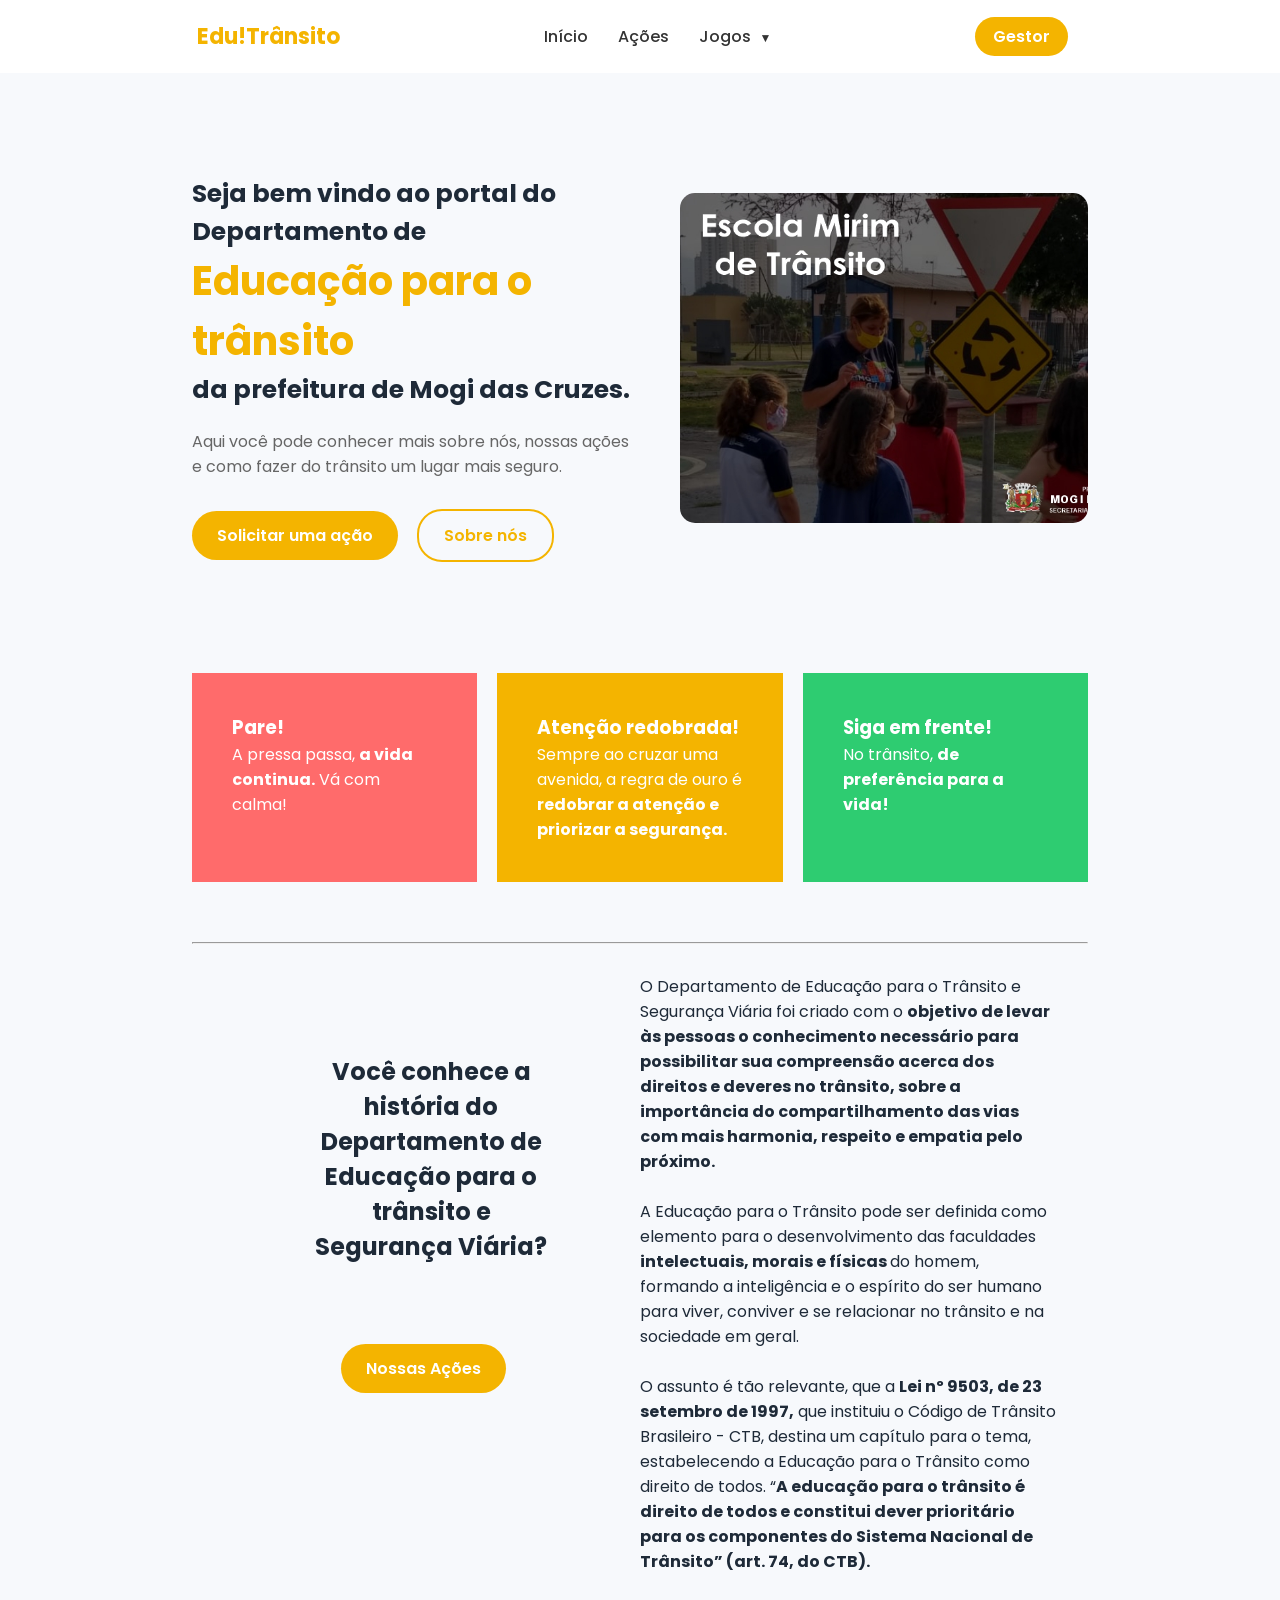
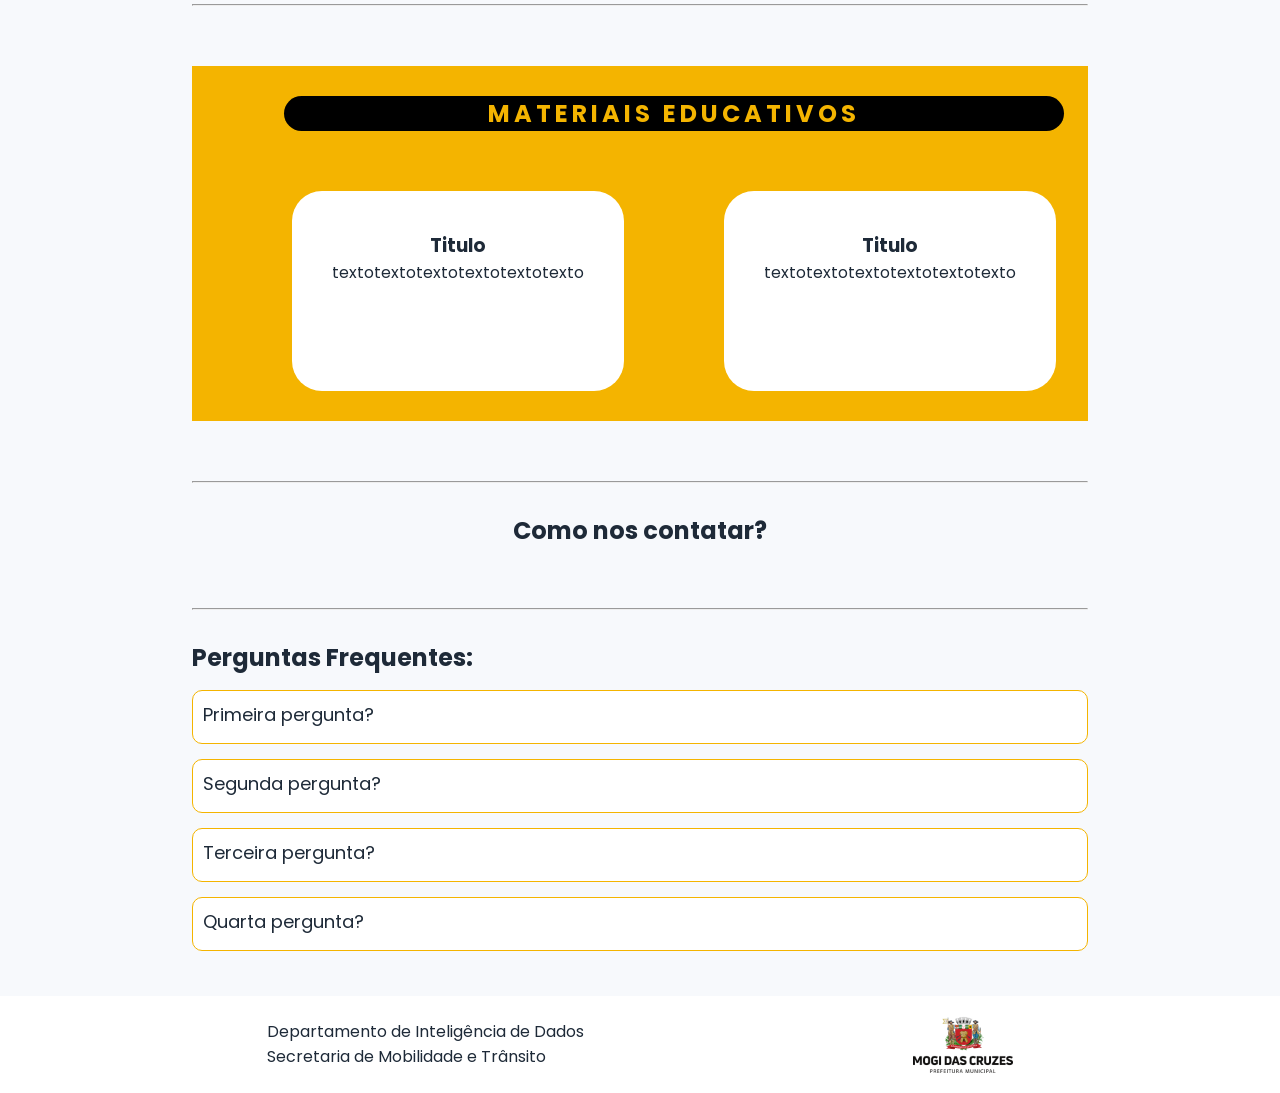
==== index.html @ d8f5d185 "Add files via upload" ====
<!DOCTYPE html>
<html lang="pt-br">

<head>
    <meta charset="UTF-8">
    <meta name="viewport" content="width=device-width, initial-scale=1.0">
    <title>Edu!Trânsito</title>
    <link rel="stylesheet" href="/src/css/main.css">
    <link href="https://fonts.googleapis.com/css2?family=Poppins:wght@300;400;600;700&display=swap" rel="stylesheet">
</head>

<body>

    <!-- Header -->
    <header class="header">
        <div class="logo">Edu!Trânsito</div>
        
        <nav class="nav">
            <a href="index.html">Início</a>
            <a href="./pages/acoes.html">Ações</a>

            <div class="menu-jogos">
                <a href="#" class="link-jogos">
                    Jogos <span class="seta">▼</span>
                </a>

                <div class="submenu">
                    <a href="./pages/jogos/quiz.html">Quiz</a>
                    <a href="./pages/jogos/memoria.html">Jogo da Memória</a>
                </div>
            </div>

            <a href="#" class="verGestor">Gestor</a>
        </nav>
        <div class="auth-buttons">
            <a href="#" class="acessoGestor">Gestor</a>
        </div>
    </header>

    <!-- Sessão Principal -->
    <section class="main">
        <div class="main-text">

            <h1>
                Seja bem vindo ao portal do Departamento de<br>
                <span>Educação para o trânsito</span><br>
                da prefeitura de Mogi das Cruzes.
            </h1>
            <p>
                Aqui você pode conhecer mais sobre nós, nossas ações e como fazer do trânsito um lugar mais seguro.
            </p>

            <div class="buttons">
                <a href="#" class="btn-acao">Solicitar uma ação</a>
                <a href="#" class="btn-sobre">Sobre nós</a>
            </div>
        </div>

        <div class="slider">
            <div class="slides">
                <img src="./src/img/escolaMirim1.jpg" alt="Imagem 1">
                <img src="./src/img/maioAmarelo.jpg" alt="Imagem 2">
                <img src="./src/img/programaEduca.jpg" alt="Imagem 3">
                <img src="./src/img/palestra.jpg" alt="Imagem 4">
            </div>
        </div>
    </section>

    <!-- Banners -->
    <section class="banner">
        <div class="banners red">
            <h3>Pare!</h3>
            <p>A pressa passa, <b>a vida continua.</b> Vá com calma!</p>
        </div>

        <div class="banners yellow">
            <h3>Atenção redobrada!</h3>
            <p>Sempre ao cruzar uma avenida, a regra de ouro é <b>redobrar a atenção e priorizar a segurança.</b></p>
        </div>

        <div class="banners green">
            <h3>Siga em frente!</h3>
            <p>No trânsito, <b>de preferência para a vida!</b></p>
        </div>
    </section>

    <section class="quem-somos-nos">
        <hr>
        <div class="alinharQSN">
            <div class="tituloQSN">
                <h2 class="h2-QNS">Você conhece a história do Departamento de Educação para o trânsito e Segurança
                    Viária?
                </h2>
                <div class="buttons">
                    <a href="./pages/acoes.html" class="btn-acao">Nossas Ações</a>
                </div>
            </div>
            <span>
                O Departamento de Educação para o Trânsito e Segurança Viária foi criado com o <STRONG>objetivo de levar
                    às
                    pessoas
                    o conhecimento necessário para possibilitar sua compreensão acerca dos direitos e deveres no
                    trânsito,
                    sobre
                    a importância do compartilhamento das vias com mais harmonia, respeito e empatia pelo
                    próximo.</STRONG><BR><BR>

                A Educação para o Trânsito pode ser definida como elemento para o desenvolvimento das faculdades<strong>
                    intelectuais, morais e físicas </strong>do homem, formando a inteligência e o espírito do ser humano
                para viver,
                conviver e se relacionar no trânsito e na sociedade em geral.<BR><BR>

                O assunto é tão relevante, que a <strong>Lei nº 9503, de 23 setembro de 1997,</strong> que instituiu o
                Código de Trânsito
                Brasileiro - CTB, destina um capítulo para o tema, estabelecendo a Educação para o Trânsito como direito
                de
                todos. “<strong>A educação para o trânsito é direito de todos e constitui dever prioritário para os
                    componentes
                    do
                    Sistema Nacional de Trânsito” (art. 74, do CTB).</strong>
            </span>
        </div>
        <hr>
    </section>
    
    <section class="sessao-educativo">
        <div class="material-educativo">
            <h2 class="h2-educacao">MATERIAIS EDUCATIVOS</h2>
            <div class="container-educativo">
                <div class="materiais">
                    <h3>Titulo</h3>
                    <span>textotextotextotextotextotexto</span>
                </div>
                <div class="materiais">
                    <h3>Titulo</h3>
                    <span>textotextotextotextotextotexto</span>
                </div>
            </div>
        </div>
    </section>

    <section class="contatoConosco">
        <hr>
        <h1 class="h1Contatoconosco">Como nos contatar?</h1>
       
    </section>
    <section class="perguntas-frequentes">
        <hr>
        <h1 class="h1-faq">Perguntas Frequentes:</h1>

        <div class='pergunta'>
            <input type='checkbox' id='pergunta-1'>
            <label for='pergunta-1'>Primeira pergunta?</label>
            <div class='answer'>
                Primeira resposta.
            </div>
        </div>

        <div class='pergunta'>
            <input type='checkbox' id='pergunta-2'>
            <label for='pergunta-2'>Segunda pergunta?</label>
            <div class='answer'>
                Segunda resposta.
            </div>
        </div>

        <div class='pergunta'>
            <input type='checkbox' id='pergunta-3'>
            <label for='pergunta-3'>Terceira pergunta?</label>
            <div class='answer'>
                Terceira resposta.
            </div>
        </div>

        <div class='pergunta'>
            <input type='checkbox' id='pergunta-4'>
            <label for='pergunta-4'>Quarta pergunta?</label>
            <div class='answer'>
                Quarta resposta.
            </div>
        </div>
    </section>
    <footer>
        <span>Departamento de Inteligência de Dados <br> Secretaria de Mobilidade e Trânsito</span>
        <img class="img-footer" src="src/img/brasaoColorido.png" alt="logo prefeitura de mogi das cruzes">
    </footer>
</body>
---- src/css/main.css ----
/* ================= RESET ================= */

* {
    margin: 0;
    padding: 0;
    box-sizing: border-box;
}

/* ================= VARIÁVEIS ================= */

:root {
    --primary-color: #f4b400;
    --red-color: rgb(230, 67, 67);
    --green-color: rgb(6, 122, 68);
    --light-yellow: #f5cd5f;

    --text-dark: #1e2a38;
    --text-light: #666;

    --white: #ffffff;

    --transition: 0.3s ease-in-out;
}

/* ================= BASE ================= */

body {
    font-family: 'Poppins', sans-serif;
    background: #f7f9fc;
    color: var(--text-dark);

    min-height: 100vh;
    display: flex;
    flex-direction: column;
}

/* ================= HEADER ================= */

.menu-toggle {
    display: none;
    font-size: 28px;
    cursor: pointer;
}

.header {
    display: flex;
    justify-content: space-around;
    align-items: center;
    padding: 20px 8%;
    background: var(--white);
}

.logo {
    font-weight: 700;
    font-size: 22px;
    color: var(--primary-color);
}

.nav {
    display: flex;
    align-items: center;
}

/* ================= MENU LINKS ================= */

.nav a {
    margin: 0 15px;
    text-decoration: none;
    color: #333;
    font-weight: 500;
    position: relative;
    transition: var(--transition);
}

/* LINHA ANIMADA */

.nav a::after {
    content: "";
    position: absolute;
    left: 0;
    bottom: -5px;

    width: 0%;
    height: 2px;

    background: var(--primary-color);
    transition: 0.3s;
}

.nav a:hover {
    color: var(--primary-color);
}

.nav a:hover::after {
    width: 100%;
}

/* ================= MENU JOGOS ================= */

.menu-jogos {
    position: relative;
}

/* SETA */

.seta {
    font-size: 12px;
    margin-left: 5px;
    transition: 0.3s;
}

.menu-jogos:hover .seta {
    transform: rotate(180deg);
}

/* ================= SUBMENU ================= */

.submenu {
    position: absolute;
    top: 120%;
    left: 0;

    background: var(--white);
    border-radius: 10px;
    box-shadow: 0 10px 25px rgba(0, 0, 0, 0.1);

    display: flex;
    flex-direction: column;

    min-width: 170px;
    padding: 10px 0;

    opacity: 0;
    transform: translateY(-10px);
    pointer-events: none;

    transition: 0.3s;
    z-index: 1000
}

.submenu a {
    padding: 10px 18px;
    margin: 0;
}

.submenu a:hover {
    background: rgba(0, 0, 0, 0.05);
    color: var(--primary-color);
}

.menu-jogos:hover .submenu {
    opacity: 1;
    transform: translateY(0);
    pointer-events: auto;
}

.verGestor {
    display: none;
}

/* ================= BOTÕES HEADER ================= */

.auth-buttons {
    margin-right: 15px;
    text-decoration: none;
    color: #333;
}

.acessoGestor {
    background: var(--primary-color);
    padding: 8px 18px;
    border-radius: 20px;
    text-decoration: none;
    color: var(--white);
    font-weight: 600;
    transition: var(--transition);
}

.acessoGestor:hover {
    opacity: 0.9;
}

/* ================= MAIN ================= */

.main {
    display: flex;
    align-items: center;
    justify-content: space-between;
    padding: 80px 15%;
    gap: 40px;

    flex: 1;
}

.main-text {
    max-width: 50%;
}

.saudacao {
    letter-spacing: 2px;
    font-size: 16px;
    color: var(--primary-color);
    font-weight: 800;
}

.main-text h1 {
    font-size: 25px;
    margin: 20px 0;
}

.main-text h1 span {
    color: var(--primary-color);
    font-size: 40px;
}

.main-text p {
    margin-bottom: 30px;
    color: var(--text-light);
}

/* ================= BOTÕES ================= */

.buttons a {
    display: inline-block;
    text-decoration: none;
    padding: 12px 25px;
    border-radius: 25px;
    font-weight: 600;
    margin-right: 15px;
    transition: var(--transition);
}

.buttons a:hover {
    transform: scale(1.05);
}

.btn-acao {
    background: var(--primary-color);
    color: var(--white);
}

.btn-sobre {
    border: 2px solid var(--primary-color);
    color: var(--primary-color);
}

/* ================= SLIDER ================= */

.slider {
    width: 600px;
    height: 330px;
    overflow: hidden;
    margin: 40px auto;
    border-radius: 15px;
    position: relative;
}

.slides {
    display: flex;
    width: 400%;
    height: 100%;
    animation: slide 16s infinite;
}

.slides img {
    width: 100%;
    height: 100%;
    object-fit: cover;
}

/* ANIMAÇÃO */

@keyframes slide {

    0%,
    20% {
        transform: translateX(0);
    }

    25%,
    45% {
        transform: translateX(-25%);
    }

    50%,
    70% {
        transform: translateX(-50%);
    }

    75%,
    95% {
        transform: translateX(-75%);
    }

    100% {
        transform: translateX(0);
    }

}

/* ================= BANNERS ================= */

.banner {
    display: flex;
    justify-content: space-between;
    padding: 30px 15%;
    gap: 20px;
}

.banners {
    flex: 1;
    padding: 40px;
    color: var(--white);
    transition: var(--transition);
}

.banners:hover {
    transform: translateY(-5px);
}

.red {
    background: #ff6b6b;
}

.yellow {
    background: var(--primary-color);
}

.green {
    background: #2ecc71;
}

/* ================= QUEM SOMOS ================= */

.quem-somos-nos {
    padding: 30px 15%;
}

.alinharQSN {
    display: grid;
    grid-template-columns: 1fr 1fr;
    padding: 30px;
}

.tituloQSN {
    text-align: center;
}

.h2-QNS {
    margin: 80px;
}

/* ================= MATERIAL EDUCATIVO ================= */

.sessao-educativo {
    padding: 30px 15%;
    text-align: center;
}

.h2-educacao {
    border-radius: 30px;
    letter-spacing: 4px;
    background: black;
    color: var(--primary-color);

    margin: 30px auto;
    width: 81%;
}

.material-educativo {
    background: var(--primary-color);

    display: grid;
    grid-template-columns: repeat(1, 1fr);
    grid-template-rows: repeat(1, 1fr);
    grid-column-gap: 0px;
    flex: 1;


}

.container-educativo {
    width: 100%;
    display: flex;
    justify-content: space-between;

    padding: 30px 100px;
    gap: 100px;
}

.materiais {
    height: 200px;
    padding: 40px;
    border-radius: 30px;
    flex: 1;

    background: var(--white);
    color: var(--text-dark);

    transition: var(--transition);
}

.materiais:hover {
    transform: translateY(-5px);
}

/* ================= CONTATO COSNOSCO  ================= */
.contatoConosco {
    padding: 30px 15%;
    text-align: center;
}

.h1Contatoconosco{
     margin-top: 30px;
}
/* ================= FAQ ================= */

.perguntas-frequentes {
    padding: 30px 15%;
}

.h1-faq {
    margin-top: 30px;
}

.pergunta {
    border: 1px solid var(--primary-color);
    border-radius: 10px;
    padding: 10px;

    margin: 15px 0;
    font-size: 18px;
    background: var(--white);
}

.pergunta input,
.pergunta .answer {
    display: none;

    color: var(--text-light);
    border-top: 1px solid rgb(230, 230, 230);

    padding: 5px 0;
    font-size: 15px;
}

.pergunta label {
    display: inline-block;
    margin-bottom: 5px;
    width: 100%;
}

.pergunta input:checked~.answer {
    display: block;
}

/* ================= FOOTER ================= */

footer {
    display: flex;
    justify-content: space-around;
    align-items: center;

    padding: 20px 8%;
    background: var(--white);

    margin-top: auto;
}

.img-footer {
    width: 100px;
}

/* ================= RESPONSIVO TABLET ================= */

@media (max-width:992px) {

    .header {
        flex-wrap: wrap;
        gap: 15px;
    }

    .main {
        flex-direction: column;
        text-align: center;
        padding: 60px 10%;
    }

    .main-text {
        max-width: 100%;
    }

    .slider {
        width: 100%;
        max-width: 500px;
        height: 280px;
    }

    .banner {
        flex-direction: column;
        padding: 40px 10%;
    }

    .alinharQSN {
        grid-template-columns: 1fr;
        gap: 30px;
    }

    .container-educativo {
        flex-direction: column;
        padding: 30px;
        gap: 30px;
    }

}

/* ================= RESPONSIVO CELULAR ================= */

@media (max-width:768px) {

    /* MAIN */

    .main {
        padding: 40px 8%;
    }

    .main-text h1 {
        font-size: 20px;
    }

    .main-text h1 span {
        font-size: 28px;
    }

    .buttons a {
        display: block;
        margin: 10px auto;
    }

    /* SLIDER */

    .slider {
        width: 100%;
        height: 200px;
    }

    /* BANNERS */

    .banners {
        padding: 25px;
        text-align: center;
    }

    /* QUEM SOMOS */

    .quem-somos-nos {
        padding: 30px 8%;
    }

    .h2-QNS {
        margin: 20px;
        font-size: 20px;
    }

    /* MATERIAIS */

    .sessao-educativo {
        padding: 30px 8%;
    }

    .container-educativo {
        padding: 20px;
        gap: 20px;
    }

    .materiais {
        height: auto;
    }

    /* FAQ */

    .perguntas-frequentes {
        padding: 30px 8%;
    }

    /* FOOTER */

    footer {
        flex-direction: column;
        gap: 10px;
        text-align: center;
    }

    .img-footer {
        width: 80px;
    }

}

@media (max-width:750px) {

    .header {
        flex-direction: column;
        text-align: center;
        gap: 05px;
    }

    .nav {
        flex-direction: row;
        gap: 10px
    }

    .nav a {
        margin: 10px 0;
    }

    .auth-buttons {
        display: none;
    }

    .verGestor {
        display: block;
    }

}

@media (max-width:390px) {
    .h2-educacao {
        margin: 30px 12px;
        width: 81%;
    }

    .materiais {
        width: 90%;
        margin: 0px -4px;
    }
}
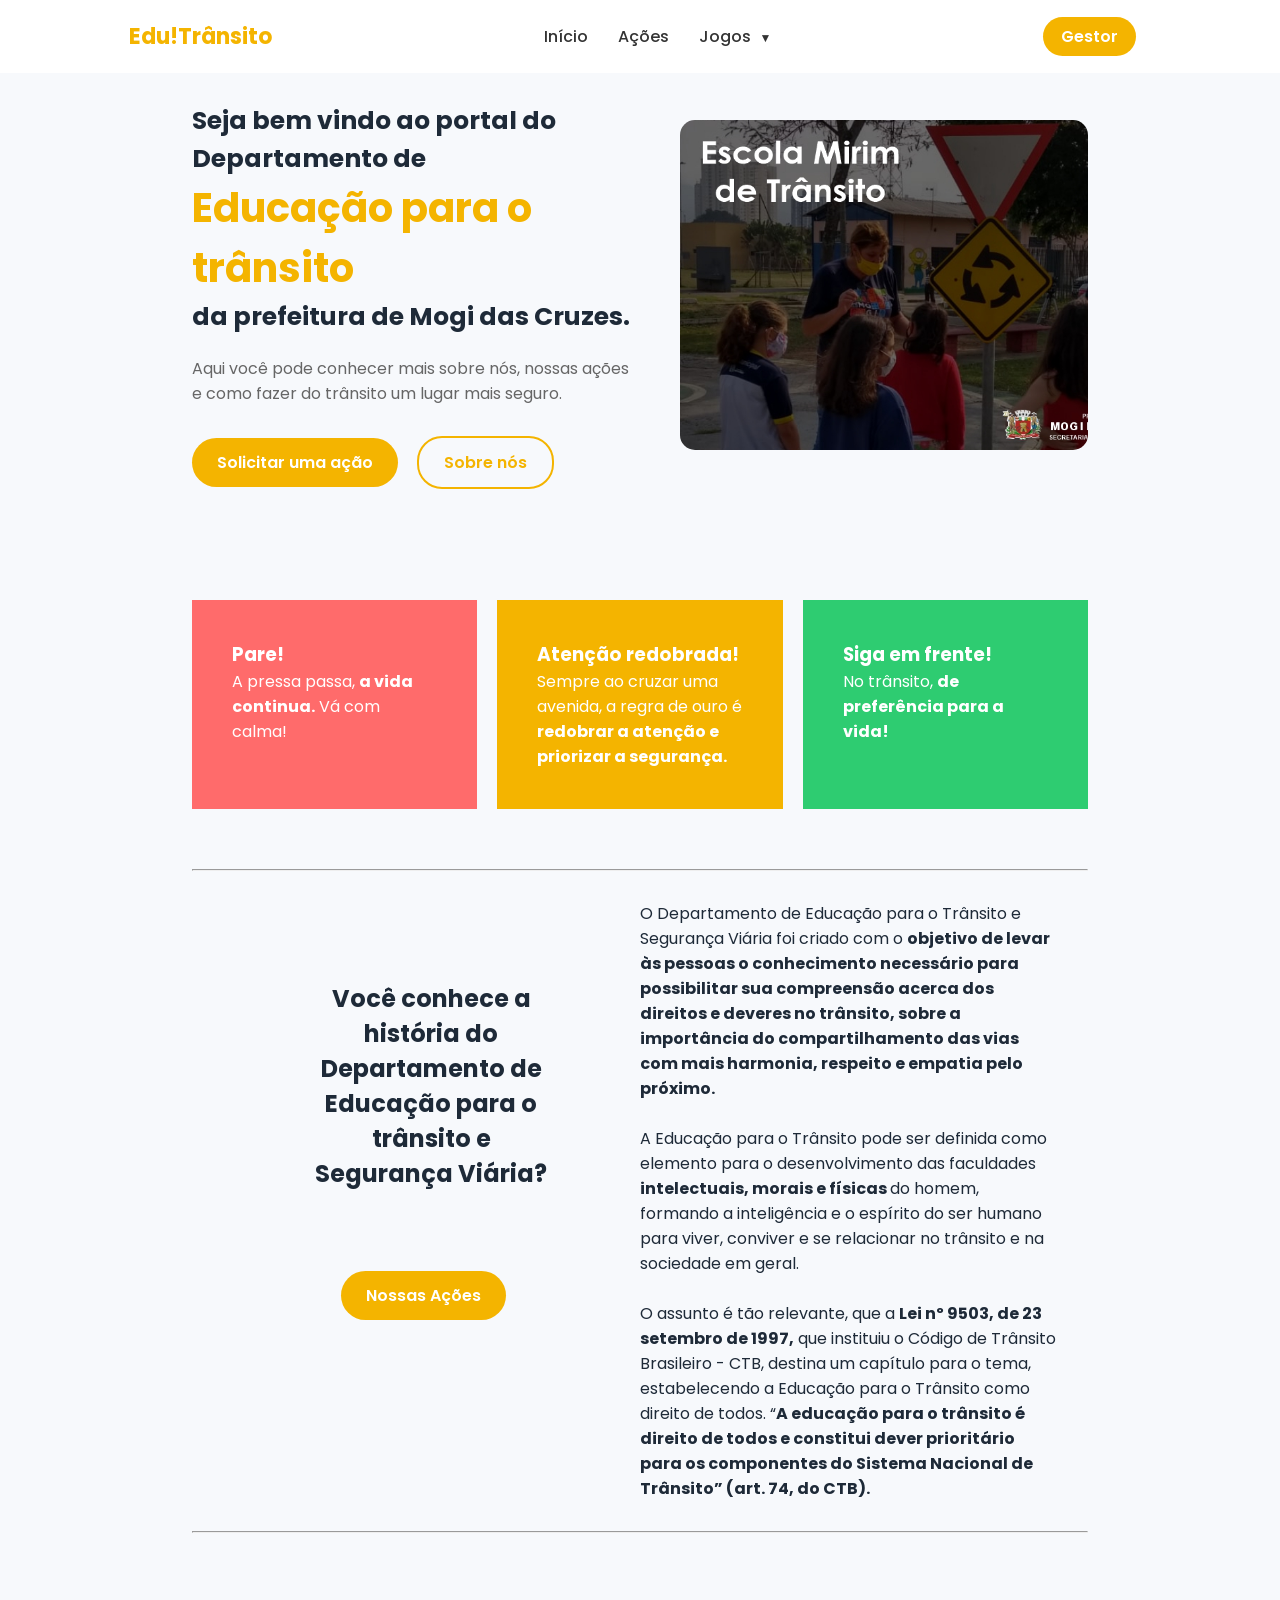
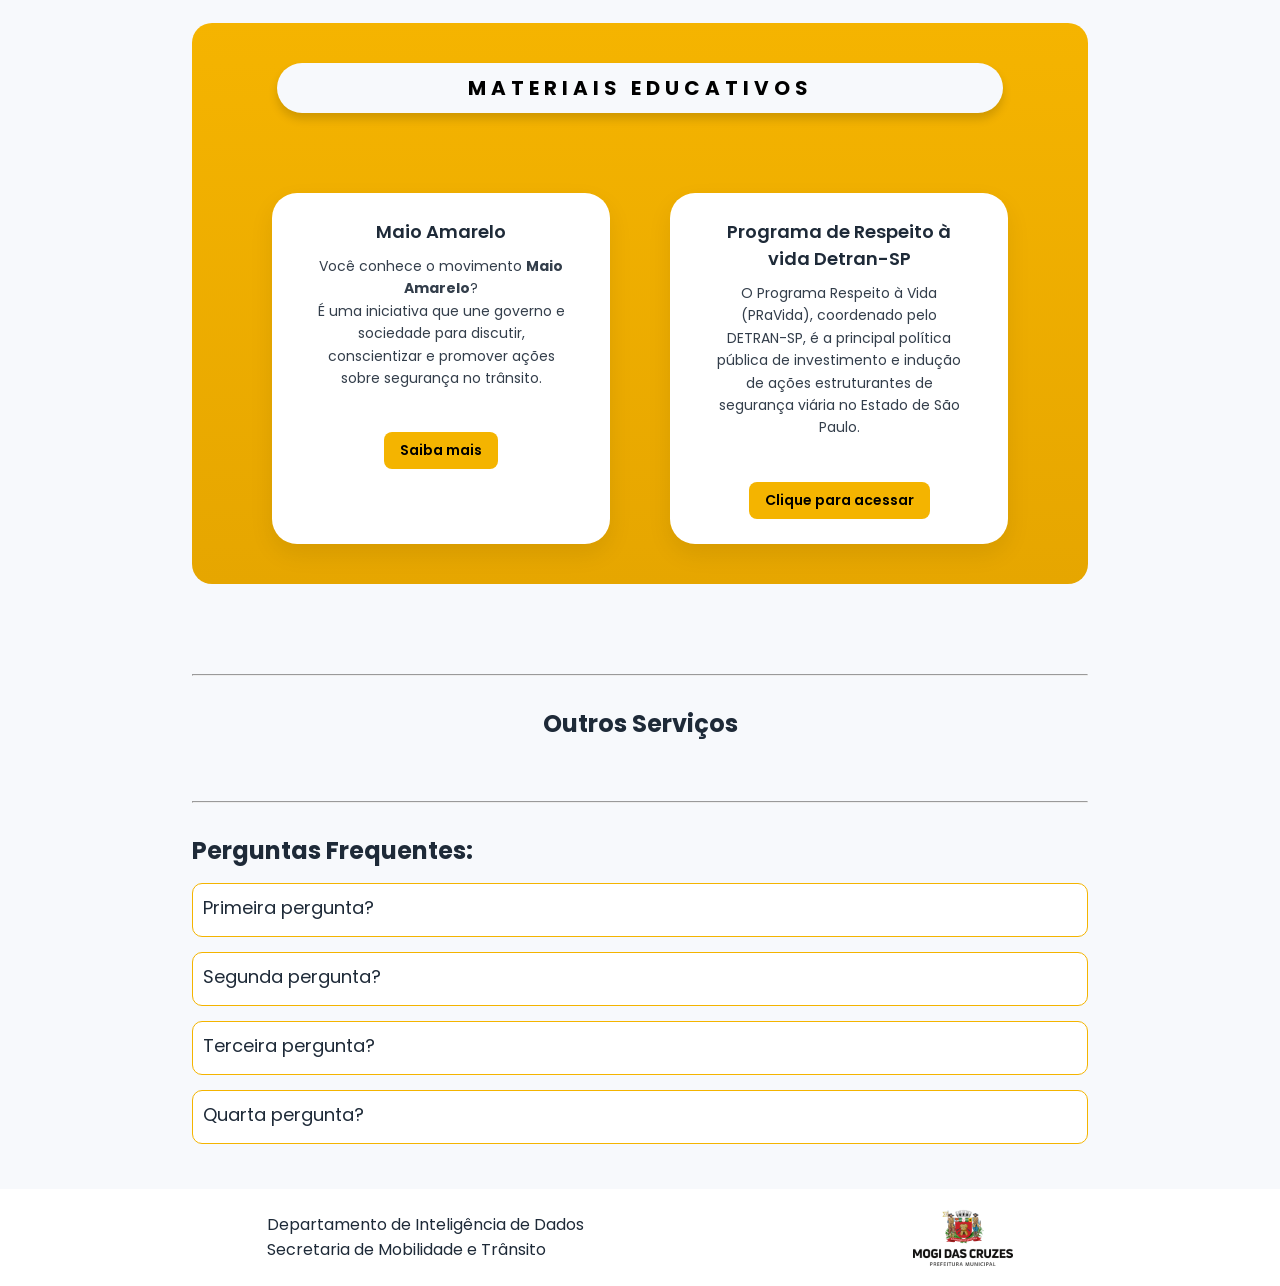
==== commit 0ddee640: "Add files via upload" ====
--- a/index.html
+++ b/index.html
@@ -14,7 +14,7 @@
     <!-- Header -->
     <header class="header">
         <div class="logo">Edu!Trânsito</div>
-        
+
         <nav class="nav">
             <a href="index.html">Início</a>
             <a href="./pages/acoes.html">Ações</a>
@@ -51,8 +51,8 @@
             </p>
 
             <div class="buttons">
-                <a href="#" class="btn-acao">Solicitar uma ação</a>
-                <a href="#" class="btn-sobre">Sobre nós</a>
+                <a href="./pages/formSolicitarVisita.html" class="btn-acao">Solicitar uma ação</a>
+                <a href="#sobreNos" class="btn-sobre">Sobre nós</a>
             </div>
         </div>
 
@@ -86,7 +86,7 @@
 
     <section class="quem-somos-nos">
         <hr>
-        <div class="alinharQSN">
+        <div id="sobreNos" class="alinharQSN">
             <div class="tituloQSN">
                 <h2 class="h2-QNS">Você conhece a história do Departamento de Educação para o trânsito e Segurança
                     Viária?
@@ -122,18 +122,24 @@
         </div>
         <hr>
     </section>
-    
+
     <section class="sessao-educativo">
         <div class="material-educativo">
-            <h2 class="h2-educacao">MATERIAIS EDUCATIVOS</h2>
+            <h2 class="h2-educacao"><strong>MATERIAIS EDUCATIVOS</strong></h2>
             <div class="container-educativo">
                 <div class="materiais">
-                    <h3>Titulo</h3>
-                    <span>textotextotextotextotextotexto</span>
+                    <h3>Maio Amarelo</h3>
+                    <span>Você conhece o movimento <strong>Maio Amarelo</strong>?<br>É uma iniciativa que une governo e
+                        sociedade para discutir, conscientizar e promover ações sobre segurança no trânsito.</span><br>
+                        <a href="https://www.onsv.org.br/maioamarelo" target="_blank">Saiba mais</a>
                 </div>
                 <div class="materiais">
-                    <h3>Titulo</h3>
-                    <span>textotextotextotextotextotexto</span>
+                    <h3>Programa de Respeito à vida Detran-SP</h3>
+                    <span>O Programa Respeito à Vida (PRaVida), coordenado pelo DETRAN-SP, é a principal política
+                        pública de investimento e indução de ações estruturantes de segurança viária no Estado de São
+                        Paulo.</span><br>
+                    <a href="https://detran.sp.gov.br/pravida/pdf/PRaVida_Guia-C1_Vias-Seguras_v1.pdf"
+                        target="_blank">Clique para acessar</a>
                 </div>
             </div>
         </div>
@@ -141,8 +147,11 @@
 
     <section class="contatoConosco">
         <hr>
-        <h1 class="h1Contatoconosco">Como nos contatar?</h1>
-       
+        <h1 class="h1Contatoconosco">Outros Serviços</h1>
+        <div class="servicos">
+
+        </div>
+
     </section>
     <section class="perguntas-frequentes">
         <hr>
--- a/src/css/main.css
+++ b/src/css/main.css
@@ -46,8 +46,11 @@
     display: flex;
     justify-content: space-around;
     align-items: center;
-    padding: 20px 8%;
+    padding: 20px 0%;
     background: var(--white);
+    position: fixed;
+    width: 100vw;
+    z-index: 1000
 }
 
 .logo {
@@ -353,22 +356,29 @@
 /* ================= MATERIAL EDUCATIVO ================= */
 
 .sessao-educativo {
-    padding: 30px 15%;
+    padding: 60px 15%;
     text-align: center;
 }
 
 .h2-educacao {
     border-radius: 30px;
-    letter-spacing: 4px;
-    background: black;
-    color: var(--primary-color);
-
-    margin: 30px auto;
+    border: 0.5px solid linear-gradient(180deg, #f5b400, #e6a600);
+    letter-spacing: 5px;
+    background: #f7f9fc;
+    color: black;
+
+    margin: 40px auto;
+    padding: 10px 0;
     width: 81%;
+
+    font-weight: 600;
+    font-size: 20px;
+
+    box-shadow: 0 6px 10px rgba(0, 0, 0, 0.15);
 }
 
 .material-educativo {
-    background: var(--primary-color);
+    background: linear-gradient(180deg, #f5b400, #e6a600);
 
     display: grid;
     grid-template-columns: repeat(1, 1fr);
@@ -376,7 +386,7 @@
     grid-column-gap: 0px;
     flex: 1;
 
-
+    border-radius: 20px;
 }
 
 .container-educativo {
@@ -384,24 +394,61 @@
     display: flex;
     justify-content: space-between;
 
-    padding: 30px 100px;
-    gap: 100px;
+    padding: 40px 80px;
+    gap: 60px;
 }
 
 .materiais {
-    height: 200px;
-    padding: 40px;
-    border-radius: 30px;
+    padding: 25px 40px;
+    border-radius: 25px;
+    border: 0.5px solid linear-gradient(180deg, #f5b400, #e6a600);
     flex: 1;
 
     background: var(--white);
     color: var(--text-dark);
 
+    box-shadow: 0 10px 25px rgba(0, 0, 0, 0.08);
+
+    /* transition: var(--transition); */
+}
+
+/* .materiais:hover {
+    transform: translateY(-8px);
+    box-shadow: 0 18px 40px rgba(0, 0, 0, 0.15);
+} */
+
+.materiais h3{
+    font-size: 18px;
+    margin-bottom: 10px;
+    font-weight: 600;
+}
+
+.materiais span{
+    display: block;
+    font-size: 14px;
+    line-height: 1.6;
+    margin-bottom: 18px;
+    opacity: 0.9;
+}
+
+.materiais a{
+    display: inline-block;
+    font-size: 14px;
+    font-weight: 600;
+    text-decoration: none;
+
+    padding: 8px 16px;
+    border-radius: 8px;
+
+    background: var(--primary-color);
+    color: black;
+
     transition: var(--transition);
 }
 
-.materiais:hover {
-    transform: translateY(-5px);
+.materiais a:hover{
+    transform: scale(1.05);
+    box-shadow: 0 4px 12px rgba(0,0,0,0.15);
 }
 
 /* ================= CONTATO COSNOSCO  ================= */
@@ -410,9 +457,10 @@
     text-align: center;
 }
 
-.h1Contatoconosco{
-     margin-top: 30px;
-}
+.h1Contatoconosco {
+    margin-top: 30px;
+}
+
 /* ================= FAQ ================= */
 
 .perguntas-frequentes {
@@ -454,6 +502,12 @@
     display: block;
 }
 
+.formSolicitarVisita {
+    padding: 70px 15%;
+    padding-bottom: 0px;
+    height: 100vh;
+}
+
 /* ================= FOOTER ================= */
 
 footer {
@@ -624,14 +678,13 @@
 
 }
 
-@media (max-width:390px) {
+@media (max-width:400px) {
     .h2-educacao {
-        margin: 30px 12px;
-        width: 81%;
+        width: 88.5%;
     }
 
     .materiais {
-        width: 90%;
-        margin: 0px -4px;
+        max-width: 100%;
+        padding: 10px;
     }
 }
